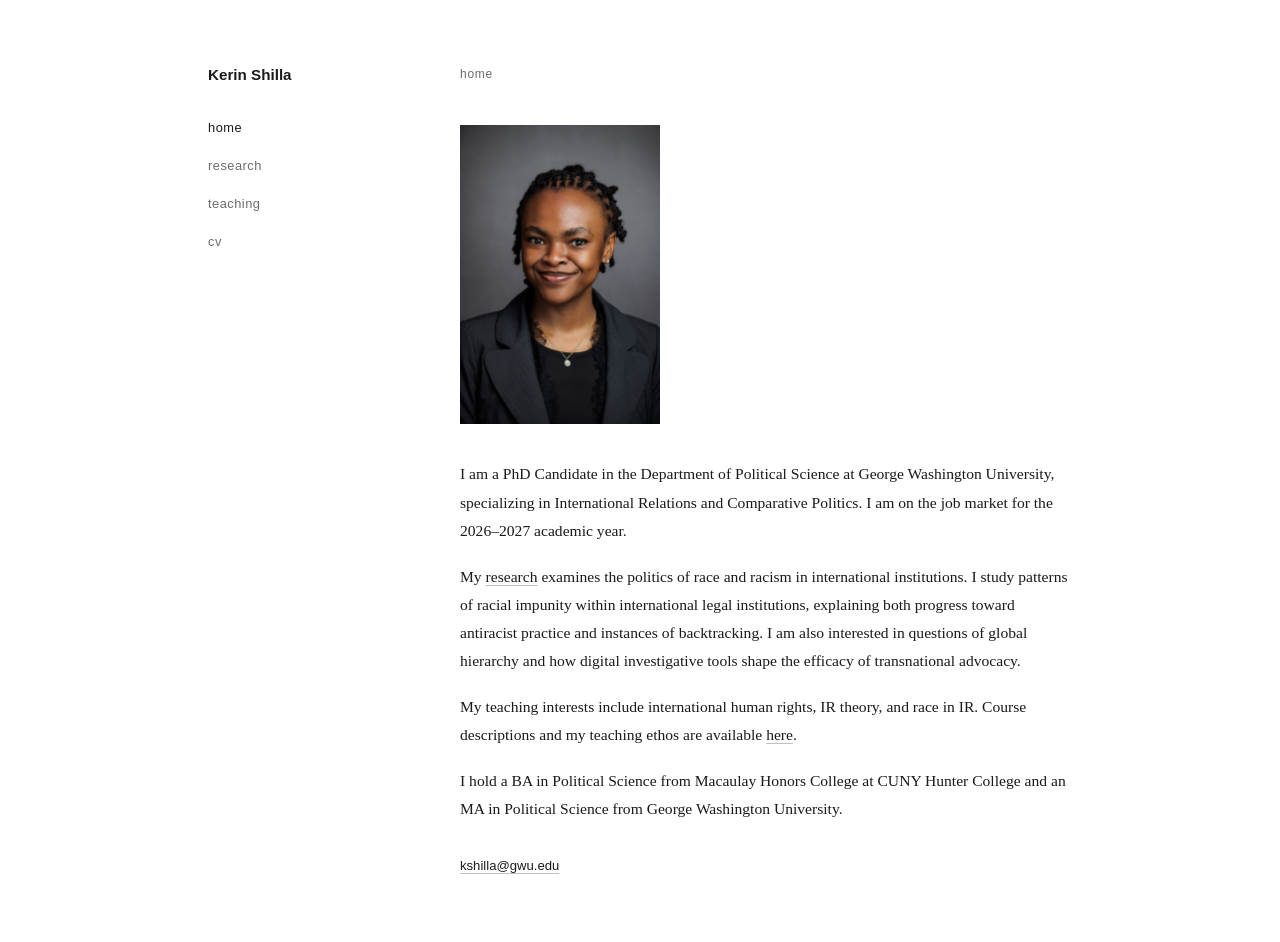
==== index.html @ 08fec15e "Add files via upload" ====
<!DOCTYPE html>
<html lang="en">
<head>
  <meta charset="UTF-8" />
  <meta name="viewport" content="width=device-width, initial-scale=1.0" />
  <title>Kerin Shilla</title>
  <meta name="description" content="PhD Candidate in Political Science at George Washington University. Research on race and racism in international institutions." />
  <link rel="stylesheet" href="assets/css/style.css" />
</head>
<body>

  <div class="container">

    <!-- ====== SIDEBAR ====== -->
    <aside class="sidebar">
      <div class="sidebar-inner">

        <div class="site-name">
          <a href="index.html">Kerin Shilla</a>
        </div>

        <nav>
          <ul>
            <li><a href="index.html" class="active">home</a></li>
            <li><a href="research.html">research</a></li>
            <li><a href="teaching.html">teaching</a></li>
            <li><a href="cv.html">cv</a></li>
          </ul>
        </nav>

      </div>
    </aside>

    <!-- ====== MAIN CONTENT ====== -->
    <main class="content">

      <p class="page-label">home</p>

      <img class="profile-photo" src="assets/img/photo.jpg" alt="Kerin Shilla" />

      <div class="bio">

        <p>
          I am a PhD Candidate in the Department of Political Science at
          George Washington University, specializing in International Relations
          and Comparative Politics. I am on the job market for the
          2026–2027 academic year.
        </p>

        <p>
          My <a href="research.html">research</a> examines the politics of race
          and racism in international institutions. I study patterns of racial
          impunity within international legal institutions, explaining both
          progress toward antiracist practice and instances of backtracking.
          I am also interested in questions of global hierarchy and how digital
          investigative tools shape the efficacy of transnational advocacy.
        </p>

        <p>
          My teaching interests include international human rights, IR theory,
          and race in IR. Course descriptions and my teaching ethos are
          available <a href="teaching.html">here</a>.
        </p>

        <p>
          I hold a BA in Political Science from Macaulay Honors College at
          CUNY Hunter College and an MA in Political Science from George
          Washington University.
        </p>

        <a class="contact-email" href="mailto:kshilla@gwu.edu">kshilla@gwu.edu</a>

      </div>

    </main>

  </div>

</body>
</html>
---- assets/css/style.css ----
/* =============================================
   Academic Personal Website — style.css
   Modeled on biancafreeman.com aesthetic
   ============================================= */

*, *::before, *::after {
  box-sizing: border-box;
  margin: 0;
  padding: 0;
}

:root {
  --color-bg: #ffffff;
  --color-text: #1a1a1a;
  --color-muted: #6b6b6b;
  --color-rule: #e5e5e5;
  --font-serif: Georgia, 'Times New Roman', serif;
  --font-sans: -apple-system, BlinkMacSystemFont, 'Helvetica Neue', Helvetica, Arial, sans-serif;
}

html { font-size: 16px; }

body {
  background: var(--color-bg);
  color: var(--color-text);
  font-family: var(--font-serif);
  line-height: 1.75;
  -webkit-font-smoothing: antialiased;
}

/* ---- Layout ---- */
.container {
  display: flex;
  max-width: 960px;
  margin: 0 auto;
  padding: 64px 48px;
  gap: 72px;
  min-height: 100vh;
}

/* ---- Sidebar ---- */
.sidebar {
  width: 180px;
  flex-shrink: 0;
}

.sidebar-inner {
  position: sticky;
  top: 64px;
}

.site-name {
  font-family: var(--font-sans);
  font-size: 0.95rem;
  font-weight: 600;
  line-height: 1.4;
  margin-bottom: 28px;
}

.site-name a {
  color: var(--color-text);
  text-decoration: none;
}

.site-name a:hover { color: var(--color-muted); }

nav ul { list-style: none; }

nav ul li { margin-bottom: 10px; }

nav ul li a {
  font-family: var(--font-sans);
  font-size: 0.8rem;
  color: var(--color-muted);
  text-decoration: none;
  letter-spacing: 0.04em;
  text-transform: lowercase;
  transition: color 0.15s;
}

nav ul li a:hover,
nav ul li a.active {
  color: var(--color-text);
}

/* ---- Main Content ---- */
.content {
  flex: 1;
  max-width: 620px;
}

.page-label {
  font-family: var(--font-sans);
  font-size: 0.75rem;
  font-weight: 400;
  color: var(--color-muted);
  letter-spacing: 0.06em;
  text-transform: lowercase;
  margin-bottom: 40px;
}

/* ---- Home / Bio ---- */
.profile-photo {
  width: 200px;
  height: auto;
  display: block;
  margin-bottom: 36px;
  /* Optional: slight desaturation for a refined look */
  filter: grayscale(8%);
}

.photo-placeholder {
  width: 200px;
  height: 240px;
  background: #f0f0f0;
  display: flex;
  align-items: center;
  justify-content: center;
  margin-bottom: 36px;
  font-family: var(--font-sans);
  font-size: 0.75rem;
  color: var(--color-muted);
  text-align: center;
  padding: 16px;
}

.bio p {
  font-size: 0.975rem;
  line-height: 1.8;
  margin-bottom: 1.15em;
  color: var(--color-text);
}

.bio p:last-of-type { margin-bottom: 0; }

.bio a {
  color: var(--color-text);
  text-decoration: underline;
  text-underline-offset: 3px;
  text-decoration-color: #c0c0c0;
  transition: text-decoration-color 0.15s;
}

.bio a:hover { text-decoration-color: var(--color-text); }

.contact-email {
  display: block;
  font-family: var(--font-sans);
  font-size: 0.82rem;
  color: var(--color-muted);
  margin-top: 32px;
  text-decoration: none;
}

.contact-email:hover { color: var(--color-text); }

/* ---- Section Headings (Research, Teaching, CV) ---- */
.section-block { margin-bottom: 52px; }

.section-heading {
  font-family: var(--font-sans);
  font-size: 0.72rem;
  font-weight: 600;
  letter-spacing: 0.1em;
  text-transform: uppercase;
  color: var(--color-muted);
  margin-bottom: 22px;
  padding-bottom: 10px;
  border-bottom: 1px solid var(--color-rule);
}

/* ---- Research ---- */
.publication {
  margin-bottom: 18px;
  font-size: 0.92rem;
  line-height: 1.7;
}

.publication a {
  color: var(--color-text);
  font-weight: 500;
  text-decoration: underline;
  text-underline-offset: 3px;
  text-decoration-color: #c0c0c0;
}

.publication a:hover { text-decoration-color: var(--color-text); }

.wip-item {
  margin-bottom: 10px;
  font-size: 0.92rem;
  line-height: 1.65;
}

.wip-item .wip-title { font-weight: 500; }

.wip-item .wip-note {
  font-family: var(--font-sans);
  font-size: 0.8rem;
  color: var(--color-muted);
  margin-left: 4px;
}

/* ---- Teaching ---- */
.teaching-intro {
  font-size: 0.95rem;
  line-height: 1.8;
  margin-bottom: 28px;
}

.teaching-intro a {
  color: var(--color-text);
  text-decoration: underline;
  text-underline-offset: 3px;
  text-decoration-color: #c0c0c0;
}

.course-list { list-style: none; }

.course-list li {
  font-size: 0.92rem;
  line-height: 1.6;
  margin-bottom: 16px;
  padding-left: 20px;
  position: relative;
}

.course-list li::before {
  content: "—";
  position: absolute;
  left: 0;
  color: var(--color-muted);
}

.course-title { font-style: italic; }

.course-role {
  font-family: var(--font-sans);
  font-size: 0.78rem;
  color: var(--color-muted);
  margin-top: 2px;
  display: block;
}

/* ---- CV ---- */
.cv-download-link {
  display: inline-block;
  font-family: var(--font-sans);
  font-size: 0.8rem;
  letter-spacing: 0.04em;
  color: var(--color-text);
  border: 1px solid #d0d0d0;
  padding: 10px 22px;
  text-decoration: none;
  margin-bottom: 48px;
  transition: background 0.15s;
}

.cv-download-link:hover { background: #f7f7f7; }

.cv-entry { margin-bottom: 20px; }

.cv-entry .cv-year {
  font-family: var(--font-sans);
  font-size: 0.78rem;
  color: var(--color-muted);
  margin-bottom: 3px;
}

.cv-entry .cv-detail {
  font-size: 0.92rem;
  line-height: 1.65;
}

.cv-entry .cv-detail em {
  font-style: italic;
}

/* ---- Mobile ---- */
@media (max-width: 680px) {
  .container {
    flex-direction: column;
    padding: 40px 24px;
    gap: 36px;
  }

  .sidebar { width: 100%; }

  .sidebar-inner { position: static; }

  .site-name { margin-bottom: 14px; }

  nav ul {
    display: flex;
    flex-wrap: wrap;
    gap: 16px;
  }

  nav ul li { margin-bottom: 0; }

  .profile-photo,
  .photo-placeholder { width: 150px; }

  .photo-placeholder { height: 180px; }
}
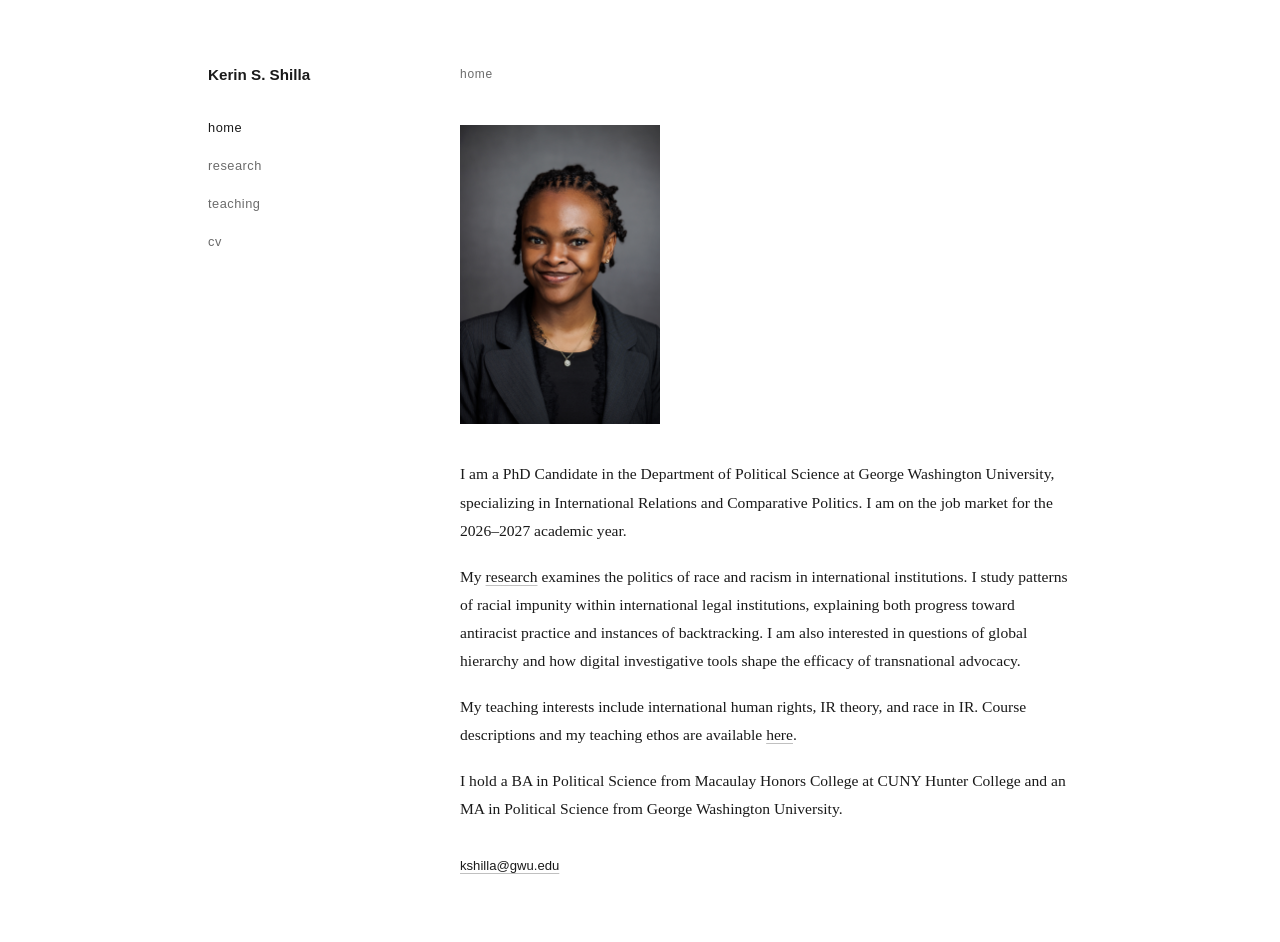
==== commit 1fb527e5: "Correct name spelling in index.html" ====
--- a/index.html
+++ b/index.html
@@ -16,7 +16,7 @@
       <div class="sidebar-inner">
 
         <div class="site-name">
-          <a href="index.html">Kerin Shilla</a>
+          <a href="index.html">Kerin S. Shilla</a>
         </div>
 
         <nav>
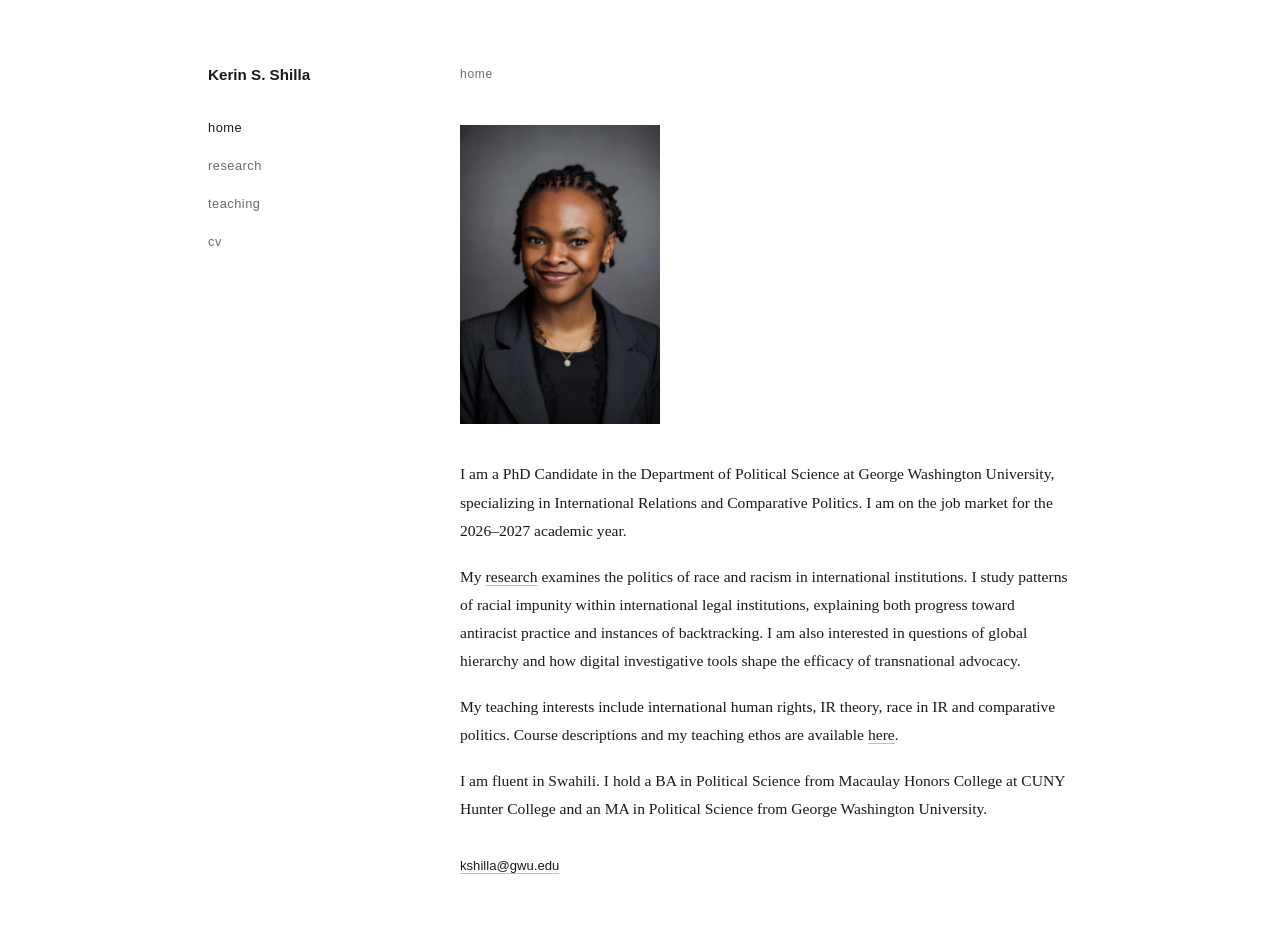
==== commit 6acaf404: "Update teaching interests and add language proficiency" ====
--- a/index.html
+++ b/index.html
@@ -58,12 +58,12 @@
 
         <p>
           My teaching interests include international human rights, IR theory,
-          and race in IR. Course descriptions and my teaching ethos are
-          available <a href="teaching.html">here</a>.
+          race in IR and comparative politics. Course descriptions and my teaching ethos are
+          available <a href="teaching.html">here</a>. 
         </p>
 
         <p>
-          I hold a BA in Political Science from Macaulay Honors College at
+          I am fluent in Swahili. I hold a BA in Political Science from Macaulay Honors College at
           CUNY Hunter College and an MA in Political Science from George
           Washington University.
         </p>
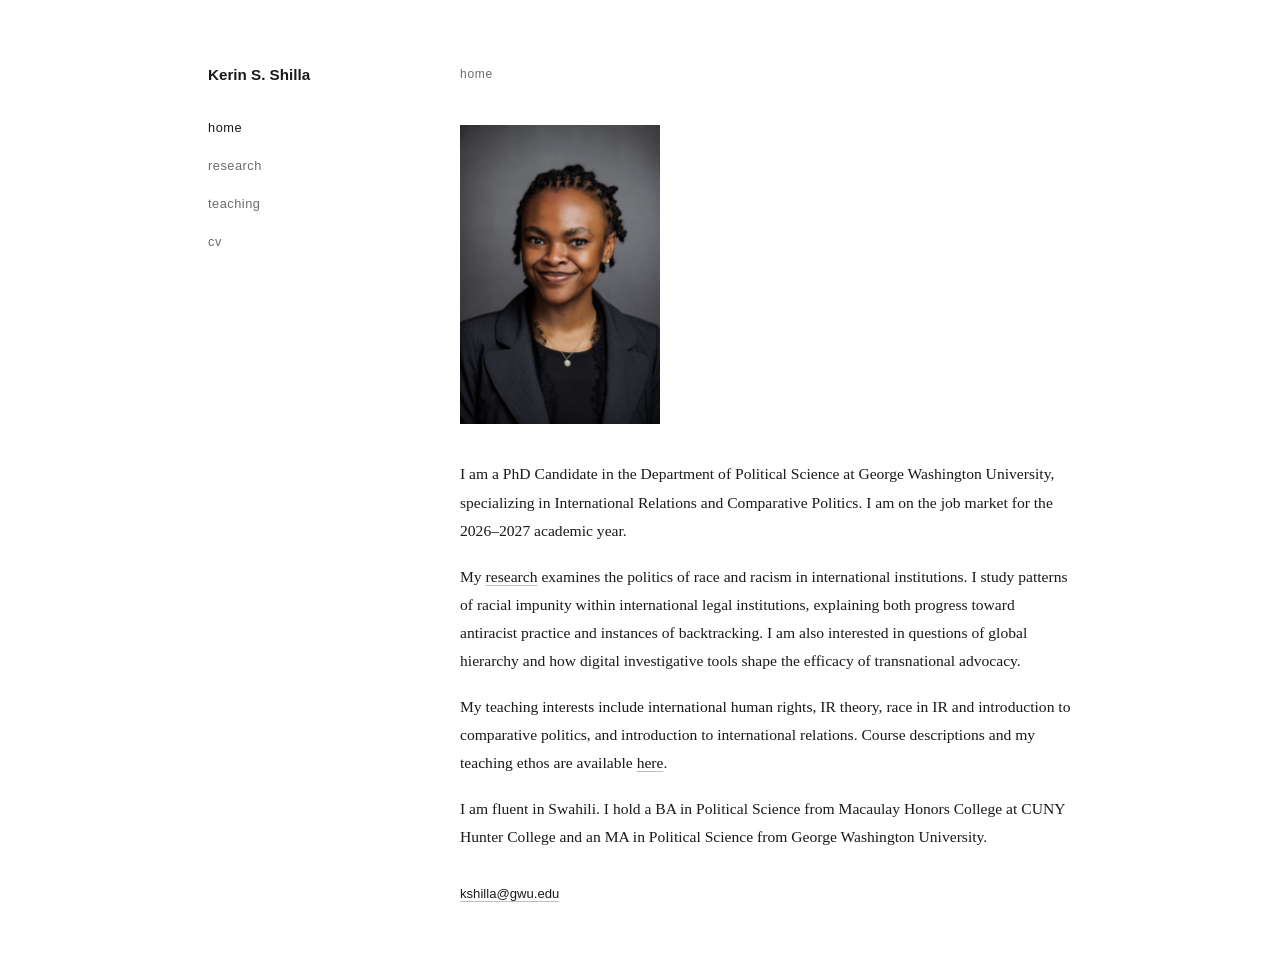
==== commit 14840024: "Update index.html" ====
--- a/index.html
+++ b/index.html
@@ -58,7 +58,7 @@
 
         <p>
           My teaching interests include international human rights, IR theory,
-          race in IR and comparative politics. Course descriptions and my teaching ethos are
+          race in IR and introduction to comparative politics, and introduction to international relations. Course descriptions and my teaching ethos are
           available <a href="teaching.html">here</a>. 
         </p>
 
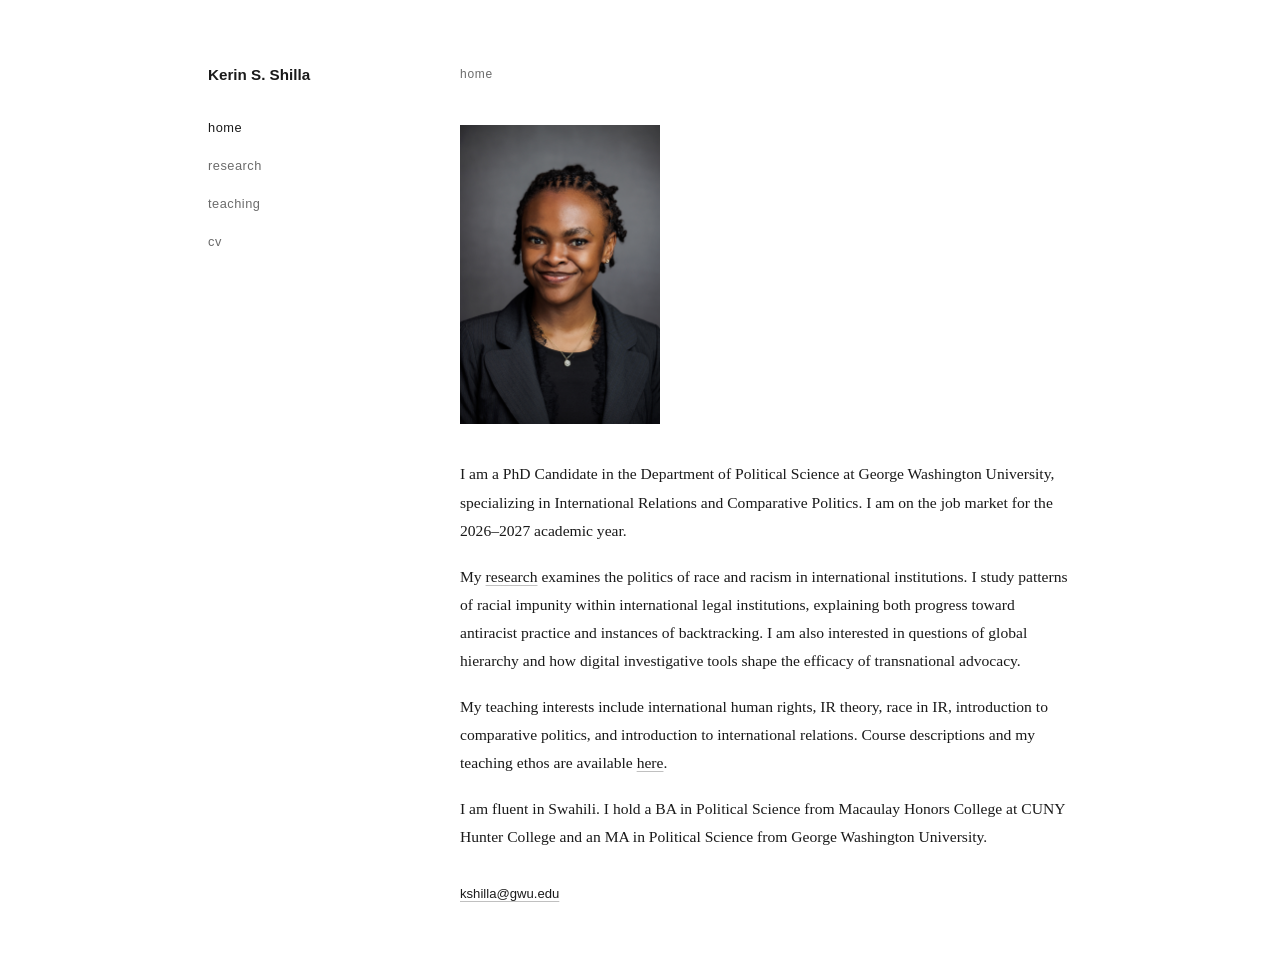
==== commit 6388dd72: "Remove redundancy in teaching interests description" ====
--- a/index.html
+++ b/index.html
@@ -58,7 +58,7 @@
 
         <p>
           My teaching interests include international human rights, IR theory,
-          race in IR and introduction to comparative politics, and introduction to international relations. Course descriptions and my teaching ethos are
+          race in IR, introduction to comparative politics, and introduction to international relations. Course descriptions and my teaching ethos are
           available <a href="teaching.html">here</a>. 
         </p>
 
